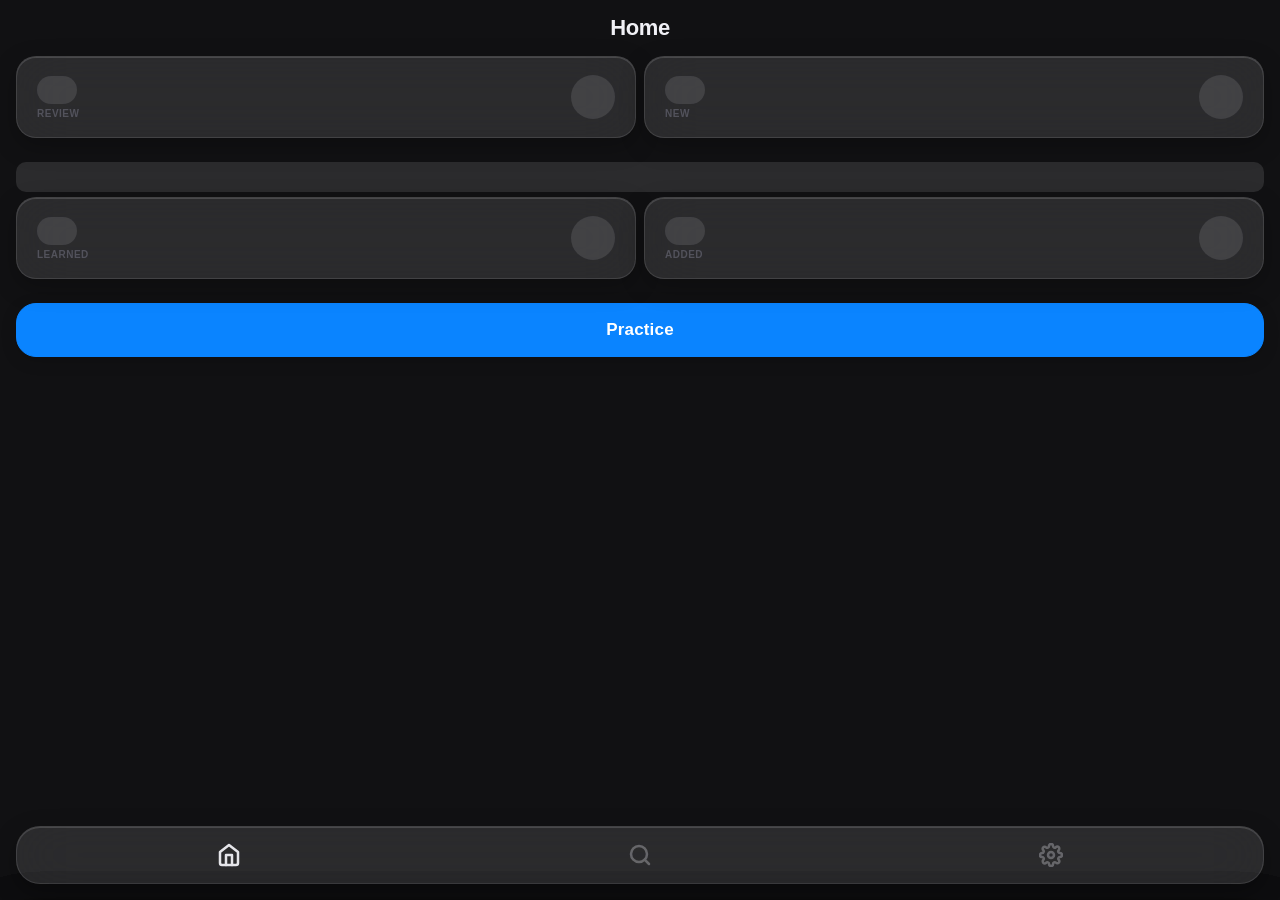
==== static/index.html @ 44fe8cba "refactor: settings cards" ====
<!doctype html>
<html lang="en">
  <head>
    <meta charset="UTF-8" />
    <meta
      name="viewport"
      content="width=device-width, initial-scale=1.0, maximum-scale=1.0, user-scalable=no, viewport-fit=cover"
    />
    <title>SRbot</title>
    <!-- Core -->
    <link rel="stylesheet" href="/static/css/core/variables.css" />
    <link rel="stylesheet" href="/static/css/core/base.css" />

    <!-- Layouts -->
    <link rel="stylesheet" href="/static/css/layouts/screens.css" />
    <link rel="stylesheet" href="/static/css/layouts/nav.css" />
    <link rel="stylesheet" href="/static/css/layouts/overlays.css" />

    <!-- Components -->
    <link rel="stylesheet" href="/static/css/components/cards.css" />
    <link rel="stylesheet" href="/static/css/components/buttons.css" />
    <link rel="stylesheet" href="/static/css/components/practice.css" />
    <link rel="stylesheet" href="/static/css/components/lists.css" />
    <link rel="stylesheet" href="/static/css/components/forms.css" />
    <link rel="stylesheet" href="/static/css/components/feedback.css" />

    <!-- Utilities & Animations -->
    <link rel="stylesheet" href="/static/css/core/animations.css" />
    <link rel="stylesheet" href="/static/css/utilities/utils.css" />
  </head>
  <body>
    <!-- SVG Sprite: Icons -->
    <svg style="display: none">
      <!-- Nav/Core -->
      <symbol
        id="icon-home"
        viewBox="0 0 24 24"
        fill="none"
        stroke="currentColor"
        stroke-linecap="round"
        stroke-linejoin="round"
      >
        <path d="M3 9l9-7 9 7v11a2 2 0 0 1-2 2H5a2 2 0 0 1-2-2z"></path>
        <polyline points="9 22 9 12 15 12 15 22"></polyline>
      </symbol>
      <symbol
        id="icon-add-sq"
        viewBox="0 0 24 24"
        fill="none"
        stroke="currentColor"
        stroke-linecap="round"
        stroke-linejoin="round"
      >
        <rect x="3" y="3" width="18" height="18" rx="2" ry="2"></rect>
        <line x1="12" y1="8" x2="12" y2="16"></line>
        <line x1="8" y1="12" x2="16" y2="12"></line>
      </symbol>
      <symbol
        id="icon-search"
        viewBox="0 0 24 24"
        fill="none"
        stroke="currentColor"
        stroke-linecap="round"
        stroke-linejoin="round"
      >
        <circle cx="11" cy="11" r="8"></circle>
        <line x1="21" y1="21" x2="16.65" y2="16.65"></line>
      </symbol>
      <symbol
        id="icon-settings"
        viewBox="0 0 24 24"
        fill="none"
        stroke="currentColor"
        stroke-linecap="round"
        stroke-linejoin="round"
      >
        <circle cx="12" cy="12" r="3"></circle>
        <path
          d="M19.4 15a1.65 1.65 0 0 0 .33 1.82l.06.06a2 2 0 0 1 0 2.83 2 2 0 0 1-2.83 0l-.06-.06a1.65 1.65 0 0 0-1.82-.33 1.65 1.65 0 0 0-1 1.51V21a2 2 0 0 1-2 2 2 2 0 0 1-2-2v-.09A1.65 1.65 0 0 0 9 19.4a1.65 1.65 0 0 0-1.82.33l-.06.06a2 2 0 0 1-2.83 0 2 2 0 0 1 0-2.83l.06-.06a1.65 1.65 0 0 0 .33-1.82 1.65 1.65 0 0 0-1.51-1H3a2 2 0 0 1-2-2 2 2 0 0 1 2-2h.09A1.65 1.65 0 0 0 4.6 9a1.65 1.65 0 0 0-.33-1.82l-.06-.06a2 2 0 0 1 0-2.83 2 2 0 0 1 2.83 0l.06.06a1.65 1.65 0 0 0 1.82.33H9a1.65 1.65 0 0 0 1-1.51V3a2 2 0 0 1 2-2 2 2 0 0 1 2 2v.09a1.65 1.65 0 0 0 1 1.51 1.65 1.65 0 0 0 1.82-.33l.06-.06a2 2 0 0 1 2.83 0 2 2 0 0 1 0 2.83l-.06.06a1.65 1.65 0 0 0-.33 1.82V9a1.65 1.65 0 0 0 1.51 1H21a2 2 0 0 1 2 2 2 2 0 0 1-2 2h-.09a1.65 1.65 0 0 0-1.51 1z"
        ></path>
      </symbol>
      <!-- Stats / Status -->
      <symbol
        id="icon-review"
        viewBox="0 0 24 24"
        fill="none"
        stroke="currentColor"
        stroke-linecap="round"
        stroke-linejoin="round"
      >
        <circle cx="12" cy="12" r="10" />
        <polyline points="12 6 12 12 16 14" />
      </symbol>
      <symbol
        id="icon-new"
        viewBox="0 0 24 24"
        fill="none"
        stroke="currentColor"
        stroke-linecap="round"
        stroke-linejoin="round"
      >
        <polygon points="13 2 3 14 12 14 11 22 21 10 12 10 13 2" />
      </symbol>
      <symbol
        id="icon-learned"
        viewBox="0 0 24 24"
        fill="none"
        stroke="currentColor"
        stroke-linecap="round"
        stroke-linejoin="round"
      >
        <polyline points="20 6 9 17 4 12" />
      </symbol>
      <symbol
        id="icon-add"
        viewBox="0 0 24 24"
        fill="none"
        stroke="currentColor"
        stroke-linecap="round"
        stroke-linejoin="round"
      >
        <line x1="12" y1="5" x2="12" y2="19" />
        <line x1="5" y1="12" x2="19" y2="12" />
      </symbol>
      <!-- Practice -->
      <symbol
        id="icon-close"
        viewBox="0 0 24 24"
        fill="none"
        stroke="currentColor"
        stroke-linecap="round"
        stroke-linejoin="round"
      >
        <line x1="18" y1="6" x2="6" y2="18" />
        <line x1="6" y1="6" x2="18" y2="18" />
      </symbol>
      <symbol
        id="icon-undo"
        viewBox="0 0 24 24"
        fill="none"
        stroke="currentColor"
        stroke-linecap="round"
        stroke-linejoin="round"
      >
        <polyline points="1 4 1 10 7 10" />
        <path d="M3.51 15a9 9 0 1 0 .49-4.95" />
      </symbol>
      <symbol
        id="icon-audio"
        viewBox="0 0 24 24"
        fill="none"
        stroke="currentColor"
        stroke-linecap="round"
        stroke-linejoin="round"
      >
        <polygon points="11 5 6 9 2 9 2 15 6 15 11 19 11 5" />
        <path d="M19.07 4.93a10 10 0 0 1 0 14.14" />
        <path d="M15.54 8.46a5 5 0 0 1 0 7.07" />
      </symbol>
      <!-- Settings Details -->
      <symbol
        id="icon-globe"
        viewBox="0 0 24 24"
        fill="none"
        stroke="currentColor"
        stroke-linecap="round"
        stroke-linejoin="round"
      >
        <circle cx="12" cy="12" r="10"></circle>
        <line x1="2" y1="12" x2="22" y2="12"></line>
        <path
          d="M12 2a15.3 15.3 0 0 1 4 10 15.3 15.3 0 0 1-4 10 15.3 15.3 0 0 1-4-10 15.3 15.3 0 0 1 4-10z"
        ></path>
      </symbol>
      <symbol
        id="icon-play"
        viewBox="0 0 24 24"
        fill="none"
        stroke="currentColor"
        stroke-linecap="round"
        stroke-linejoin="round"
      >
        <polygon points="5 3 19 12 5 21 5 3"></polygon>
      </symbol>
      <symbol
        id="icon-bell"
        viewBox="0 0 24 24"
        fill="none"
        stroke="currentColor"
        stroke-linecap="round"
        stroke-linejoin="round"
      >
        <path d="M18 8A6 6 0 0 0 6 8c0 7-3 9-3 9h18s-3-2-3-9"></path>
        <path d="M13.73 21a2 2 0 0 1-3.46 0"></path>
      </symbol>
      <symbol
        id="icon-moon"
        viewBox="0 0 24 24"
        fill="none"
        stroke="currentColor"
        stroke-linecap="round"
        stroke-linejoin="round"
      >
        <path d="M21 12.79A9 9 0 1 1 11.21 3 7 7 0 0 0 21 12.79z"></path>
      </symbol>
      <symbol
        id="icon-export"
        viewBox="0 0 24 24"
        fill="none"
        stroke="currentColor"
        stroke-linecap="round"
        stroke-linejoin="round"
      >
        <path d="M21 15v4a2 2 0 0 1-2 2H5a2 2 0 0 1-2-2v-4" />
        <polyline points="7 10 12 15 17 10" />
        <line x1="12" y1="15" x2="12" y2="3" />
      </symbol>
      <symbol
        id="icon-key"
        viewBox="0 0 24 24"
        fill="none"
        stroke="currentColor"
        stroke-linecap="round"
        stroke-linejoin="round"
      >
        <path
          d="M21 2l-2 2m-7.61 7.61a5.5 5.5 0 1 1-7.778 7.778 5.5 5.5 0 0 1 7.777-7.777zm0 0L15.5 7.5m0 0l3 3L22 7l-3-3y-2.5z"
        ></path>
      </symbol>
      <symbol
        id="icon-trash"
        viewBox="0 0 24 24"
        fill="none"
        stroke="currentColor"
        stroke-linecap="round"
        stroke-linejoin="round"
      >
        <polyline points="3 6 5 6 21 6"></polyline>
        <path d="M19 6l-1 14H6L5 6"></path>
        <path d="M10 11v6"></path>
        <path d="M14 11v6"></path>
        <path d="M9 6V4h6v2"></path>
      </symbol>
      <symbol
        id="icon-upload"
        viewBox="0 0 24 24"
        fill="none"
        stroke="currentColor"
        stroke-linecap="round"
        stroke-linejoin="round"
      >
        <path d="M21 15v4a2 2 0 0 1-2 2H5a2 2 0 0 1-2-2v-4" />
        <polyline points="17 8 12 3 7 8" />
        <line x1="12" y1="3" x2="12" y2="15" />
      </symbol>
    </svg>

    <div id="toast" class="toast"></div>

    <!-- Screen: Home -->
    <div id="screen-home" class="screen active loading">
      <div class="header">
        <div class="header-title">Home</div>
      </div>

      <div class="stats-grid">
        <div class="stat-pill">
          <div class="stat-pill-left">
            <div class="skeleton skeleton-val"></div>
            <div class="stat-val" id="stat-due">0</div>
            <div class="stat-pill-label">REVIEW</div>
          </div>
          <div class="skeleton skeleton-val skeleton-icon"></div>
          <div class="stat-pill-icon stat-pill-icon-review">
            <svg class="u-svg-md"><use href="#icon-review"></use></svg>
          </div>
        </div>
        <div class="stat-pill">
          <div class="stat-pill-left">
            <div class="skeleton skeleton-val"></div>
            <div class="stat-val" id="stat-new">0</div>
            <div class="stat-pill-label">NEW</div>
          </div>
          <div class="skeleton skeleton-val skeleton-icon"></div>
          <div class="stat-pill-icon stat-pill-icon-new">
            <svg class="u-svg-md"><use href="#icon-new"></use></svg>
          </div>
        </div>
      </div>

      <div>
        <div class="skeleton skeleton-bar-h30"></div>
        <div class="progress-legend">
          <div class="progress-legend-item" onclick="showQueue()">
            <b class="progress-legend-num text-new" id="count-new">0</b>
            <span class="progress-legend-lbl">QUEUE</span>
          </div>
          <div class="progress-legend-item" onclick="showLearning()">
            <b class="progress-legend-num text-learning" id="count-learning"
              >0</b
            >
            <span class="progress-legend-lbl">LEARNING</span>
          </div>
          <div class="progress-legend-item" onclick="showKnown()">
            <b class="progress-legend-num text-known" id="count-known">0</b>
            <span class="progress-legend-lbl">KNOWN</span>
          </div>
          <div class="progress-legend-item" onclick="showMastered()">
            <b class="progress-legend-num text-mastered" id="count-mastered"
              >0</b
            >
            <span class="progress-legend-lbl">MASTERED</span>
          </div>
        </div>
      </div>

      <div class="stats-grid">
        <div class="stat-pill" onclick="showTodayLearned()">
          <div class="stat-pill-left">
            <div class="skeleton skeleton-val"></div>
            <div class="stat-val" id="stat-today-reviewed">0</div>
            <div class="stat-pill-label">LEARNED</div>
          </div>
          <div class="skeleton skeleton-val skeleton-icon"></div>
          <div class="stat-pill-icon stat-pill-icon-learned">
            <svg class="u-svg-md"><use href="#icon-learned"></use></svg>
          </div>
        </div>
        <div class="stat-pill" onclick="showTodayAdded()">
          <div class="stat-pill-left">
            <div class="skeleton skeleton-val"></div>
            <div class="stat-val" id="stat-today-added">0</div>
            <div class="stat-pill-label">ADDED</div>
          </div>
          <div class="skeleton skeleton-val skeleton-icon"></div>
          <div class="stat-pill-icon stat-pill-icon-added">
            <svg class="u-svg-md"><use href="#icon-add"></use></svg>
          </div>
        </div>
      </div>

      <button id="btn-practice" class="btn" onclick="startPractice()">
        Practice
      </button>
    </div>

    <!-- Screen: Practice -->
    <div id="screen-practice" class="screen">
      <div class="practice-screen-content">
        <div class="practice-info-row">
          <div
            class="practice-badge practice-badge-info"
            id="practice-progress"
          >
            0 / 0
          </div>
        </div>

        <div class="word-card-container">
          <div id="word-card" class="word-card">
            <div class="word-face word-front">
              <div class="practice-badge" id="practice-type"></div>
              <div class="word-main" id="word-front"></div>
            </div>
            <div class="word-face word-back">
              <div class="word-level-badge" id="word-back-level"></div>
              <div class="word-trans" id="word-translation"></div>
              <div class="word-example" id="word-ex"></div>
            </div>
          </div>
        </div>

        <div class="practice-footer">
          <div class="practice-footer-row">
            <button class="btn-round" onclick="exitPractice()">
              <svg class="u-svg-md"><use href="#icon-close"></use></svg>
            </button>
            <button id="btn-undo" class="btn-round" onclick="undo()">
              <svg class="u-svg-md"><use href="#icon-undo"></use></svg>
            </button>
            <button class="btn-round" onclick="playAudio(event)">
              <svg class="u-svg-md"><use href="#icon-audio"></use></svg>
            </button>
          </div>
        </div>
      </div>
    </div>

    <!-- Screen: Dictionary -->
    <div id="screen-search" class="screen">
      <div class="header">
        <div class="header-title">Dictionary</div>
      </div>
      <div class="search-wrapper">
        <input
          type="text"
          id="search-input"
          class="form-input"
          placeholder="Search words..."
          oninput="onSearchInput(this.value)"
        />
        <button
          class="search-clear u-hidden"
          id="search-clear"
          onclick="clearSearch()"
        >
          <svg class="u-svg-lg"><use href="#icon-close"></use></svg>
        </button>
      </div>
      <div
        id="search-actions"
        class="card settings-row search-actions-plate u-hidden"
      >
        <div class="search-actions-btns">
          <button
            id="btn-select-mode"
            class="btn btn-sm btn-secondary"
            onclick="toggleSelectMode()"
          >
            Select
          </button>
          <button
            id="btn-bulk-delete"
            class="btn btn-sm btn-danger u-hidden"
            onclick="executeBulkDelete()"
          >
            Delete
          </button>
        </div>
      </div>
      <div id="search-results"></div>
    </div>

    <!-- Screen: Settings -->
    <div id="screen-settings" class="screen">
      <div class="header">
        <div class="header-title">Settings</div>
      </div>

      <!-- Group 1: Content -->
      <div class="settings-row" onclick="openPicker('language')">
        <div class="settings-row-left">
          <div class="settings-icon settings-icon-lang">
            <svg class="u-svg-md"><use href="#icon-globe"></use></svg>
          </div>
          <div class="settings-label">Dictionary</div>
        </div>
        <div class="picker-value" id="language-display">—</div>
      </div>

      <div class="settings-row" onclick="openPicker('daily_limit')">
        <div class="settings-row-left">
          <div class="settings-icon settings-icon-limit">
            <svg class="u-svg-md"><use href="#icon-new"></use></svg>
          </div>
          <div class="settings-label">Daily Goal</div>
        </div>
        <div class="picker-value" id="set-limit-val">—</div>
      </div>

      <div class="settings-row" onclick="openPicker('practice_mode')">
        <div class="settings-row-left">
          <div class="settings-icon settings-icon-mode">
            <svg class="u-svg-md"><use href="#icon-play"></use></svg>
          </div>
          <div class="settings-label">Direction</div>
        </div>
        <div class="picker-value" id="practice-mode-display">—</div>
      </div>

      <!-- Group 2: Alerts -->
      <div
        class="settings-row"
        onclick="openPicker('notification_interval_minutes')"
      >
        <div class="settings-row-left">
          <div class="settings-icon settings-icon-notify">
            <svg class="u-svg-md"><use href="#icon-bell"></use></svg>
          </div>
          <div class="settings-label">Frequency</div>
        </div>
        <div class="picker-value" id="set-notify-interval">—</div>
      </div>

      <div class="settings-row" onclick="openQuietHoursSheet()">
        <div class="settings-row-left">
          <div class="settings-icon settings-icon-quiet">
            <svg class="u-svg-md"><use href="#icon-moon"></use></svg>
          </div>
          <div class="settings-label">Sleep Schedule</div>
        </div>
        <div class="picker-value" id="quiet-hours-display">—</div>
      </div>
      <input type="hidden" id="set-quiet-start" value="23:00" />
      <input type="hidden" id="set-quiet-end" value="08:00" />

      <!-- Group 3: Tools -->
      <div class="settings-row" onclick="openApiAccessSheet()">
        <div class="settings-row-left">
          <div class="settings-icon settings-icon-api">
            <svg class="u-svg-md"><use href="#icon-key"></use></svg>
          </div>
          <div class="settings-label">API</div>
        </div>
        <div class="picker-trigger-arrow">›</div>
      </div>

      <div class="settings-row-split">
        <div
          class="settings-row"
          onclick="document.getElementById('csv-input').click()"
        >
          <div class="settings-row-left">
            <div class="settings-icon settings-icon-api">
              <svg class="u-svg-md"><use href="#icon-upload"></use></svg>
            </div>
            <div class="settings-label">Import</div>
          </div>
        </div>
        <div class="settings-row" onclick="shareWords()">
          <div class="settings-row-left">
            <div class="settings-icon settings-icon-export">
              <svg class="u-svg-md"><use href="#icon-export"></use></svg>
            </div>
            <div class="settings-label">Export</div>
          </div>
        </div>
      </div>

      <input
        type="file"
        id="csv-input"
        accept=".csv"
        style="display: none"
        onchange="handleFileUpload(this)"
      />
    </div>

    <!-- API Access Sheet -->
    <div
      id="api-overlay"
      class="edit-overlay"
      onclick="closeApiAccessSheet()"
    ></div>
    <div id="api-sheet" class="edit-sheet">
      <div class="edit-sheet-title"></div>
      <div class="sheet-text">Use this token to connect external apps.</div>
      <div class="card settings-group card-sm u-mb24">
        <div id="api-token-display" class="token-box">—</div>
      </div>
      <button class="btn" onclick="copyToken()">Copy Token</button>
      <button class="btn btn-secondary btn-revoke" onclick="revokeToken()">
        Revoke
      </button>
      <button class="btn btn-secondary u-mt8" onclick="closeApiAccessSheet()">
        Close
      </button>
    </div>

    <!-- Quiet Hours Sheet -->
    <div
      id="quiet-hours-overlay"
      class="edit-overlay"
      onclick="closeQuietHoursSheet()"
    ></div>
    <div id="quiet-hours-sheet" class="edit-sheet">
      <div class="edit-sheet-title"></div>
      <div class="picker-double">
        <div class="picker-column">
          <div class="picker-column-title">Starts at</div>
          <div id="quiet-start-list" class="picker-list-mini"></div>
        </div>
        <div class="picker-column">
          <div class="picker-column-title">Ends at</div>
          <div id="quiet-end-list" class="picker-list-mini"></div>
        </div>
      </div>
      <button class="btn" onclick="saveQuietHours()">Save Range</button>
      <button class="btn btn-secondary" onclick="closeQuietHoursSheet()">
        Cancel
      </button>
    </div>

    <!-- Nav -->
    <div class="nav">
      <button id="nav-home" class="nav-btn active" onclick="showScreen('home')">
        <svg class="u-svg-lg"><use href="#icon-home"></use></svg>
      </button>
      <button id="nav-search" class="nav-btn" onclick="showScreen('search')">
        <svg class="u-svg-lg"><use href="#icon-search"></use></svg>
      </button>
      <button
        id="nav-settings"
        class="nav-btn"
        onclick="showScreen('settings')"
      >
        <svg class="u-svg-lg"><use href="#icon-settings"></use></svg>
      </button>
    </div>

    <!-- Edit Sheet -->
    <div id="edit-overlay" class="edit-overlay" onclick="closeEdit()"></div>
    <div id="edit-sheet" class="edit-sheet" style="padding-bottom: 80px">
      <div class="edit-sheet-title">Edit Word</div>
      <div class="card settings-group">
        <div class="add-form">
          <input
            type="text"
            id="edit-word"
            class="form-input"
            placeholder="Word"
          />
          <input
            type="text"
            id="edit-translation"
            class="form-input"
            placeholder="Translate"
          />
          <input
            type="text"
            id="edit-example"
            class="form-input"
            placeholder="Example"
          />
          <div
            id="edit-level-trigger"
            class="form-input picker-trigger"
            onclick="openPicker('level', 'edit')"
          >
            <span id="edit-level-display" class="picker-trigger-placeholder"
              >Level</span
            >
            <span class="picker-trigger-arrow">›</span>
          </div>
          <input type="hidden" id="edit-level" value="" />
        </div>
      </div>
      <div class="settings-row-split u-mt24">
        <button class="btn btn-secondary" onclick="closeEdit()">Cancel</button>
        <button id="edit-save-btn" class="btn" onclick="saveEdit()">
          Save
        </button>
      </div>

      <div class="u-mt40"></div>
    </div>

    <!-- Universal Picker Sheet -->
    <div id="picker-overlay" class="edit-overlay" onclick="closePicker()"></div>
    <div id="picker-sheet" class="edit-sheet">
      <div class="edit-sheet-title" id="picker-title">Select</div>
      <div id="picker-list" class="picker-list"></div>
    </div>

    <canvas id="confetti-canvas" class="confetti-canvas"></canvas>
    <script src="https://telegram.org/js/telegram-web-app.js"></script>
    <script type="module" src="/static/js/app.js"></script>
  </body>
</html>
---- static/css/core/variables.css ----
:root {
  --bg: var(--tg-theme-bg-color, #111113);
  --bg2: var(--tg-theme-secondary-bg-color, #1c1c1f);
  --text: var(--tg-theme-text-color, #f0f0f5);
  --hint: var(--tg-theme-hint-color, #7a7a8a);
  --accent: var(--tg-theme-button-color, #0a84ff);
  --btn-text: var(--tg-theme-button-text-color, #ffffff);

  /* ── Status Colors ── */
  --color-new: #8e8e93;
  --color-learning: #ff9f0a;
  --color-known: #30d158;
  --color-mastered: #bf5af2;
  --color-review: #ff9f0a;
  --color-danger: #ff453a;
  --color-info: #0a84ff;
  --color-warning: #ffd60a;

  /* ── Design System ── */
  --glass: rgba(255, 255, 255, 0.07);
  --glass-mid: rgba(255, 255, 255, 0.11);
  --glass-border: rgba(255, 255, 255, 0.11);
  --glass-shine: rgba(255, 255, 255, 0.14);
  --blur: blur(28px) saturate(1.8);

  --radius-sm: 10px;
  --radius-md: 20px;
  --radius-lg: 24px;
  --radius-pill: 100px;

  --shadow-low: 0 4px 16px rgba(0, 0, 0, 0.15);
  --shadow-mid: 0 8px 24px rgba(0, 0, 0, 0.25);
  --shadow-high: 0 16px 40px rgba(0, 0, 0, 0.4);

  --icon-weight: 2.5;

  --row-divider: rgba(255, 255, 255, 0.08);
  --text-muted: rgba(255, 255, 255, 0.45);
  --text-secondary: rgba(255, 255, 255, 0.7);
  --text-faint: rgba(255, 255, 255, 0.5);
  --text-subtle: rgba(255, 255, 255, 0.65);
  --icon-stroke: rgba(255, 255, 255, 0.65);
  --cell-bg: rgba(255, 255, 255, 0.05);
  --mark-bg: rgba(255, 255, 255, 0.15);
  --sheet-bg: rgba(20, 20, 24, 0.96);

  /* ── Spacing System ── */
  --space-xs: 4px;
  --space-sm: 8px;
  --space-md: 16px;
  --space-lg: 20px;
  --space-xl: 32px;
  --gap: var(--space-lg);

  /* ── Typography System ── */
  --font-xs: 10px;
  --font-sm: 12px;
  --font-md: 15px;
  --font-base: 17px;
  --font-lg: 18px;
  --font-xl: 22px;

  --weight-regular: 400;
  --weight-medium: 500;
  --weight-semibold: 600;
  --weight-bold: 700;
  --weight-heavy: 800;

  /* ── Animation System ── */
  --ease: cubic-bezier(0.2, 0, 0, 1);
  --ease-out: cubic-bezier(0.19, 1, 0.22, 1);
  --transition: 0.2s var(--ease);
  --transition-slow: 0.4s var(--ease-out);

  /* ── Shared Definitions ── */
  --glass-base: var(--glass) var(--blur);

  /* ── Z-Index System ── */
  --z-nav: 100;
  --z-overlay: 300;
  --z-modal: 301;
  --z-effect: 2000;
  --z-toast: 9999;
}
---- static/css/core/base.css ----
* {
  box-sizing: border-box;
  margin: 0;
  padding: 0;
}

/* ── Design System: Foundation ── */
.nav,
.u-glass,
.u-glass-mid,
.stat-pill,
.form-input,
.word-card::before,
.settings-row,
.word-row,
.word-row-level,
.picker-trigger,
.progress-legend-item,
.capsule,
.btn-round,
.row-btn {
  background: var(--glass-mid);
  backdrop-filter: var(--blur);
  -webkit-backdrop-filter: var(--blur);
  border: 1px solid var(--glass-border);
  box-shadow:
    var(--shadow-mid),
    inset 0 1px 0 var(--glass-shine);
}

.picker-list-mini {
  background: var(--cell-bg);
  border-radius: var(--radius-md);
}

.form-input {
  background: var(--bg2) !important;
}

.card,
.settings-group,
.stat-pill,
.btn,
.btn-round,
.picker-list-mini,
.form-input,
.word-card,
.word-card::before,
.settings-row,
.word-row,
.progress-legend-item,
.u-glass,
.row-btn {
  border-radius: var(--radius-md);
}

.stat-pill,
.stat-pill-icon,
.progress-legend-item,
.capsule,
.word-face,
.btn-round,
.settings-icon,
.row-btn,
.search-clear,
.picker-item,
.u-flex-center {
  display: flex;
  align-items: center;
  justify-content: center;
}

/* ── Design System: SVG Utilities ── */
svg {
  stroke-width: var(--icon-weight);
  flex-shrink: 0;
}

.u-svg-xs {
  width: 14px;
  height: 14px;
}

.u-svg-md {
  width: 18px;
  height: 18px;
}

.u-svg-lg {
  width: 24px;
  height: 24px;
}

/* ── Custom Scrollbars ── */
::-webkit-scrollbar {
  width: 5px;
  height: 5px;
}

::-webkit-scrollbar-track {
  background: transparent;
}

::-webkit-scrollbar-thumb {
  background: var(--glass-shine);
  border-radius: var(--radius-pill);
}

body {
  background: var(--bg);
  color: var(--text);
  font-family: -apple-system, BlinkMacSystemFont, "SF Pro Text", "Segoe UI",
    sans-serif;
  font-size: 17px;
  min-height: 100vh;
  padding-top: env(safe-area-inset-top);
  padding-bottom: calc(110px + env(safe-area-inset-bottom));
}

body.no-nav {
  padding-bottom: env(safe-area-inset-bottom);
}
---- static/css/layouts/screens.css ----
/* ── Screens ── */
.screen {
  display: none;
  padding: 0 16px 16px;
}

.screen.active {
  display: block;
}

#screen-practice {
  padding: 0;
  position: fixed;
  inset: 0;
  height: 100%;
  overflow: hidden;
}

/* ── Header ── */
.header {
  padding: calc(env(safe-area-inset-top) + 12px) 16px 12px;
  display: flex;
  align-items: center;
  justify-content: center;
  min-height: calc(env(safe-area-inset-top) + 56px);
  position: relative;
}

.header-title {
  font-size: var(--font-xl);
  font-weight: 800;
  color: var(--text);
  letter-spacing: -0.02em;
}

.header-action {
  position: absolute;
  right: 16px;
  top: 50%;
  transform: translateY(-50%);
  background: none;
  border: none;
  color: var(--accent);
  padding: 8px;
  display: flex;
  align-items: center;
  justify-content: center;
  cursor: pointer;
  -webkit-tap-highlight-color: transparent;
  transition:
    opacity 0.2s,
    transform 0.2s;
}

.header-action:active {
  opacity: 0.5;
  transform: translateY(-50%) scale(0.9);
}
---- static/css/layouts/nav.css ----
/* ── Nav ── */
.nav {
  position: fixed;
  bottom: calc(16px + env(safe-area-inset-bottom));
  left: 16px;
  right: 16px;
  display: flex;
  border-radius: var(--radius-lg);
  z-index: var(--z-nav);
  padding: 6px;
}

.nav-btn {
  flex: 1;
  display: flex;
  align-items: center;
  justify-content: center;
  padding: 10px 0;
  border: none;
  background: none;
  color: var(--text);
  opacity: 0.3;
  cursor: pointer;
  border-radius: var(--radius-lg);
}

.nav-btn:active {
  transform: scale(0.92);
}

.nav-btn.active {
  opacity: 0.95;
}

.nav-btn svg {
  stroke-width: var(--icon-weight);
}
---- static/css/layouts/overlays.css ----
/* ── Edit / Picker sheets ── */
.edit-sheet-title {
  font-size: 16px;
  font-weight: 700;
  color: var(--text);
  margin-bottom: 8px;
  text-align: center;
  letter-spacing: 0.02em;
}

.edit-sheet-title:empty {
  display: none;
}

.edit-sheet .settings-group {
  background: none !important;
  border: none !important;
  box-shadow: none !important;
  margin-bottom: 24px;
  padding: 0;
}

.edit-sheet .settings-group .settings-row:last-child {
  border-bottom: 1px solid var(--row-divider);
}

.edit-overlay {
  display: none;
  position: fixed;
  inset: 0;
  background: rgba(0, 0, 0, 0.5);
  backdrop-filter: var(--blur);
  -webkit-backdrop-filter: var(--blur);
  z-index: var(--z-overlay);
}

.edit-overlay.open {
  display: block;
}

.edit-sheet {
  position: fixed;
  bottom: 0;
  left: 0;
  right: 0;
  background: var(--bg);
  border-radius: var(--radius-lg) var(--radius-lg) 0 0;
  padding: 24px 16px;
  padding-bottom: calc(env(safe-area-inset-bottom) + 32px);
  z-index: var(--z-modal);
  max-height: 92vh;
  overflow-y: auto;
  -webkit-overflow-scrolling: touch;
  transform: translateY(100%);
  transition: transform var(--transition-slow);
  box-shadow:
    var(--shadow-high),
    inset 0 1px 0 var(--glass-shine);
}

body.keyboard-visible .edit-sheet {
  padding-bottom: 320px; /* Extra content space allows to scroll everything above keyboard */
}

.edit-sheet.open {
  transform: translateY(0);
}

/* ── Picker ── */
.picker-trigger {
  display: flex;
  justify-content: space-between;
  align-items: center;
  padding: 16px 20px;
  background: var(--glass-mid);
  border: 1px solid var(--glass-border);
  border-radius: var(--radius-md);
  cursor: pointer;
  transition: var(--transition);
}

.picker-trigger:active {
  transform: scale(0.98);
}

.settings-row .picker-trigger {
  background: none !important;
  border: none !important;
  box-shadow: none !important;
  padding: 0 !important;
}

.picker-trigger-placeholder {
  color: var(--hint);
}

.picker-trigger-arrow {
  opacity: 0.3;
}

.picker-value {
  color: var(--text-faint);
  font-size: 14px;
  font-weight: 500;
  display: flex;
  align-items: center;
  gap: 4px;
  cursor: pointer;
}

.picker-value::after {
  content: "›";
  font-size: 18px;
  opacity: 0.4;
  margin-left: 2px;
}

.picker-list {
  display: flex;
  flex-direction: column;
  gap: 4px;
  flex: 1;
  min-height: 0;
  max-height: 60vh;
  overflow-y: auto;
  -webkit-overflow-scrolling: touch;
  overscroll-behavior: contain;
  touch-action: pan-y;
  padding-bottom: 8px;
}

.picker-item {
  display: flex;
  align-items: center;
  justify-content: space-between;
  padding: 14px 14px;
  border-radius: var(--radius-md);
  border: 1px solid transparent;
  font-size: 15px;
  cursor: pointer;
  transition:
    background 0.15s,
    border-color 0.15s;
  touch-action: manipulation;
  -webkit-tap-highlight-color: transparent;
}

.picker-item:active {
  opacity: 0.6;
}

.picker-item.selected {
  background: var(--glass-mid);
  border-color: var(--glass-border);
  color: var(--text);
  font-weight: 600;
}

.picker-item-check {
  color: var(--text-subtle);
  font-size: 16px;
  font-weight: 600;
}

/* ── Double Picker ── */
.picker-double {
  display: flex;
  gap: 8px;
  margin-bottom: 24px;
}

.picker-column {
  flex: 1;
  display: flex;
  flex-direction: column;
}

.picker-column-title {
  font-size: 12px;
  text-transform: uppercase;
  color: var(--hint);
  text-align: center;
  margin-bottom: 8px;
  letter-spacing: 0.05em;
  font-weight: 600;
}

.picker-list-mini {
  background: var(--cell-bg);
  height: 220px;
  overflow-y: auto;
  -webkit-overflow-scrolling: touch;
}

.picker-list-mini .picker-item {
  padding: 12px;
  border-radius: 0;
  border-bottom: 1px solid var(--glass-border);
  background: none;
  font-size: 14px;
  justify-content: center;
}

.picker-list-mini .picker-item:last-child {
  border-bottom: none;
}

.picker-list-mini .picker-item.selected {
  background: var(--glass-mid);
  color: var(--accent);
}
---- static/css/components/cards.css ----
/* ── Cards ── */
.card,
.settings-group {
  background: none;
  border: none;
  box-shadow: none;
  padding: 0;
  margin-bottom: 24px;
}

/* ── Stats grid ── */
.stats-grid {
  display: grid;
  grid-template-columns: 1fr 1fr;
  gap: 8px;
  margin-bottom: 24px;
}

.stat-pill {
  padding: 18px 20px;
  justify-content: space-between;
  margin-bottom: 0;
}

.stat-pill[onclick] {
  cursor: pointer;
  transition: var(--transition);
}

.stat-pill[onclick]:active {
  transform: scale(0.96);
  background: var(--glass-shine);
}

.stat-pill-left {
  display: flex;
  flex-direction: column;
}

.stat-val {
  font-size: var(--font-lg);
  font-weight: var(--weight-bold);
  letter-spacing: -0.2px;
  line-height: 1.2;
  font-variant-numeric: tabular-nums;
}

.stat-val.is-timer {
  font-size: calc(var(--font-sm) + 1px);
  font-weight: var(--weight-bold);
  color: var(--text-secondary);
  opacity: 0.5;
}

.stat-pill-icon {
  width: 44px;
  height: 44px;
  flex-shrink: 0;
}

.stat-pill-icon svg {
  width: 24px;
  height: 24px;
  stroke: currentColor;
  stroke-width: var(--icon-weight);
}

.stat-pill-label {
  font-size: var(--font-xs);
  color: var(--hint);
  font-weight: var(--weight-bold);
  margin-top: 4px;
  letter-spacing: 0.05em;
  text-transform: uppercase;
  opacity: 0.5;
}

.stat-pill-icon-review,
.stat-pill-icon-added {
  color: var(--color-review);
}

.stat-pill-icon-new {
  color: var(--color-known);
}

.stat-pill-icon-learned {
  color: var(--color-mastered);
}

/* ── Progress block ── */
.progress-legend {
  display: grid;
  grid-template-columns: repeat(4, 1fr);
  gap: 8px;
  margin-top: 24px;
  margin-bottom: 24px;
}

.progress-legend-item {
  flex-direction: column;
  padding: 12px 8px;
  border-radius: var(--radius-md);
  gap: 4px;
  cursor: pointer;
  transition: var(--transition);
}

.progress-legend-item:active {
  transform: scale(0.95);
  background: var(--glass-shine);
}

.progress-legend-lbl {
  font-size: 10px;
  text-transform: uppercase;
  letter-spacing: 0.05em;
  color: var(--hint);
  font-weight: 700;
  opacity: 0.5;
}

.progress-legend-num {
  font-size: 16px;
  font-weight: 700;
  letter-spacing: -0.3px;
  font-variant-numeric: tabular-nums;
  line-height: 1;
  margin-bottom: 2px;
}

/* ── Week activity grid ── */

.text-new {
  color: var(--color-new);
}

.text-learning {
  color: var(--color-learning);
}

.text-known {
  color: var(--color-known);
}

.text-mastered {
  color: var(--color-mastered);
}
---- static/css/components/buttons.css ----
/* ── Buttons ── */
.btn {
  width: 100%;
  padding: 16px;
  display: inline-flex;
  align-items: center;
  justify-content: center;
  gap: 10px;
  border: 1px solid var(--accent);
  background: var(--accent);
  color: var(--btn-text);
  font-size: var(--font-base);
  font-weight: var(--weight-bold);
  cursor: pointer;
  margin-bottom: 24px;
  letter-spacing: 0.01em;
  box-shadow: var(--shadow-low);
  -webkit-tap-highlight-color: transparent;
}

.btn:active {
  transform: scale(0.98);
  opacity: 0.9;
}

.btn:not(:disabled):active {
  box-shadow: var(--shadow-mid);
}

.btn:disabled {
  opacity: 0.4;
  cursor: not-allowed;
  background: var(--glass-mid);
  border-color: var(--glass-border);
  color: var(--text-muted);
  box-shadow: none;
}

.btn-secondary {
  background: var(--glass-mid);
  color: var(--text);
  border-color: var(--glass-border);
  box-shadow: none;
}

.btn.is-loading {
  opacity: 0.7;
  pointer-events: none;
}

.btn-sm {
  padding: 8px 16px;
  font-size: 13px;
  width: auto;
  min-width: 120px;
}

/* ── Capsule ── */
.capsule-wrapper {
  display: flex;
  justify-content: center;
  gap: 8px;
  margin: 24px 0 24px;
}

.capsule {
  flex: 1;
  display: flex;
  align-items: center;
  justify-content: center;
  gap: 8px;
  padding: 12px 16px;
  border-radius: var(--radius-pill);
  color: var(--text-faint);
  font-size: 14px;
  font-weight: var(--weight-semibold);
  cursor: pointer;
  white-space: nowrap;
}

.capsule:active {
  opacity: 0.6;
  transform: scale(0.95);
}

.capsule-danger {
  color: var(--color-danger);
  border-color: rgba(255, 69, 58, 0.2);
}
---- static/css/components/practice.css ----
/* ── Practice ── */
.practice-screen-content {
  display: flex;
  flex-direction: column;
  height: 100%;
  padding: calc(env(safe-area-inset-top) + 48px) 16px
    calc(env(safe-area-inset-bottom) + 32px);
  box-sizing: border-box;
  align-items: center;
}

.practice-badge,
.word-level-badge,
.word-row-level {
  padding: 4px 12px;
  border-radius: var(--radius-pill);
  text-transform: uppercase;
  font-weight: var(--weight-bold);
  font-size: var(--font-xs);
  letter-spacing: 0.05em;
  display: inline-flex;
  align-items: center;
  justify-content: center;
  line-height: 1;
}

.practice-badge-new {
  background: color-mix(in srgb, var(--color-known), transparent 88%);
  color: var(--color-known);
}

.practice-badge-review {
  background: color-mix(in srgb, var(--color-info), transparent 88%);
  color: var(--color-info);
}

.practice-badge-info {
  background: var(--glass);
  color: var(--hint);
}

/* Badge positioning inside cards */
.word-face .practice-badge,
.word-face .word-level-badge {
  position: absolute;
  top: 20px;
  right: 20px;
}

.word-card-container {
  margin: auto 0;
  width: 100%;
  max-width: 320px;
  height: 400px;
  perspective: 1200px;
  position: relative;
  flex-shrink: 0;
}

.word-card {
  width: 100%;
  height: 100%;
  background: transparent;
  border-radius: var(--radius-lg);
  position: relative;
  transform-style: preserve-3d;
  transition: transform 0.4s cubic-bezier(0.175, 0.885, 0.32, 1.1);
  cursor: pointer;
  touch-action: none;
}

/* Glass effect via ::before to avoid breaking preserve-3d */
.word-card::before {
  content: "";
  position: absolute;
  inset: 0;
  border-radius: var(--radius-lg);
  background: var(--glass);
  box-shadow:
    var(--shadow-high),
    inset 0 1px 0 var(--glass-shine);
  pointer-events: none;
  z-index: 0;
}

.word-card.swiping {
  transition: none !important;
}

.word-card.flipped {
  transform: rotateY(180deg);
}

.word-face {
  position: absolute;
  inset: 0;
  backface-visibility: hidden;
  -webkit-backface-visibility: hidden;
  display: flex;
  flex-direction: column;
  align-items: center;
  justify-content: center;
  padding: 32px;
  text-align: center;
  z-index: 1;
}

.word-back {
  transform: rotateY(180deg);
}

.word-main {
  font-size: var(--font-xl);
  font-weight: var(--weight-heavy);
  color: var(--text);
  letter-spacing: -0.5px;
}

.word-trans {
  font-size: var(--font-xl);
  color: var(--text-secondary);
  font-weight: var(--weight-semibold);
}

.word-example {
  font-size: var(--font-sm);
  color: var(--hint);
  margin-top: 20px;
  line-height: 1.5;
}

.word-card.swipe-left::before {
  --swipe-color: var(--color-danger);
}

.word-card.swipe-right::before {
  --swipe-color: var(--color-known);
}

.word-card.swipe-up::before {
  --swipe-color: var(--color-warning);
}

.word-card[class*="swipe-"]::before {
  background: color-mix(
    in srgb,
    var(--swipe-color),
    transparent 88%
  ) !important;
  border-color: var(--swipe-color) !important;
}

.practice-footer {
  padding: 0;
  display: flex;
  flex-direction: column;
  align-items: center;
  width: 100%;
  flex-shrink: 0;
}

.practice-info-row {
  display: flex;
  justify-content: center;
  width: 100%;
  flex-shrink: 0;
}

.practice-footer-row {
  display: flex;
  gap: 10px;
  width: 100%;
  max-width: 320px;
}

#btn-undo {
  visibility: hidden;
}

.btn-round {
  flex: 1;
  height: 50px;
  color: var(--text-secondary);
}

.btn-round svg {
  stroke: var(--text-secondary);
}

/* ── Light theme overrides ── */
body.theme-light .word-card::before {
  box-shadow:
    0 24px 48px rgba(0, 0, 0, 0.1),
    inset 0 1px 0 var(--glass-shine);
}

body.theme-light .word-card.swipe-left::before {
  background: rgba(255, 69, 58, 0.1) !important;
}

body.theme-light .word-card.swipe-right::before {
  background: rgba(48, 209, 88, 0.1) !important;
}

body.theme-light .word-card.swipe-up::before {
  background: rgba(255, 214, 10, 0.1) !important;
}
---- static/css/components/lists.css ----
/* ── Section Titles ── */
.section-title {
  font-size: var(--font-sm);
  text-transform: uppercase;
  color: var(--hint);
  margin: 24px 0 8px 0;
  letter-spacing: 0.07em;
  font-weight: var(--weight-semibold);
}

.header + .section-title {
  margin-top: 4px;
}

.settings-row,
.word-row,
.btn,
.nav-btn,
.capsule,
.btn-round,
.row-btn,
.stat-pill,
.progress-legend-item,
.picker-item {
  -webkit-tap-highlight-color: transparent;
  touch-action: manipulation;
  -webkit-user-select: none;
  user-select: none;
  transition: var(--transition);
}

.settings-row {
  display: flex;
  justify-content: space-between;
  align-items: center;
  padding: 16px 20px;
  background: var(--glass-mid);
  border: 1px solid var(--glass-border);
  border-radius: var(--radius-md);
  margin-bottom: var(--space-md);
  cursor: pointer;
}
.settings-row-split {
  display: flex;
  gap: 8px;
  margin-bottom: 8px;
}

.settings-row-split:last-child {
  margin-bottom: 0;
}

.settings-row-split .settings-row,
.settings-row-split .btn {
  flex: 1;
  margin-bottom: 0;
  padding: 16px;
}

.settings-row:last-child,
.word-row:last-child {
  margin-bottom: 0;
}

.settings-row-left {
  display: flex;
  align-items: center;
  gap: 12px;
}

.settings-icon {
  flex-shrink: 0;
  color: var(--hint);
}

.settings-row:active {
  opacity: 0.6;
  transform: scale(0.985);
}

.settings-row:last-child,
.word-row:last-child {
  border-bottom: none;
}

.settings-label {
  font-size: 16px;
  color: var(--text);
}

.settings-label-danger {
  font-size: 16px;
  color: var(--color-danger);
  font-weight: 500;
}

/* ── Search ── */
.search-wrapper {
  position: relative;
  margin-bottom: var(--gap);
}

.search-clear {
  position: absolute;
  right: 12px;
  top: 50%;
  transform: translateY(-50%);
  background: none;
  border: none;
  color: var(--accent);
  font-size: 24px;
  font-weight: 700;
  cursor: pointer;
  padding: 4px;
  line-height: 1;
}

/* ── Bulk Selection ── */
.word-row-checkbox {
  width: 0;
  height: 24px;
  overflow: hidden;
  transition:
    width 0.3s var(--ease),
    margin 0.3s var(--ease);
  display: flex;
  align-items: center;
  justify-content: center;
  margin-right: 0;
}

.word-row.is-selecting .word-row-checkbox {
  width: 32px;
  margin-right: 12px;
}

.checkbox-circle {
  width: 22px;
  height: 22px;
  border: 2px solid var(--glass-border);
  border-radius: 50%;
  transition: all 0.2s var(--ease);
  flex-shrink: 0;
}

.word-row.is-selected .checkbox-circle {
  background: var(--accent);
  border-color: var(--accent);
}

.word-row.is-selected .checkbox-circle::after {
  content: "✓";
  color: white;
  font-size: 12px;
  display: flex;
  align-items: center;
  justify-content: center;
  height: 100%;
  font-weight: 900;
}

.word-row.is-selected {
  background: color-mix(in srgb, var(--accent), transparent 94%) !important;
  border-color: color-mix(in srgb, var(--accent), transparent 70%) !important;
}

/* ── Search Actions ── */
.search-actions-plate {
  margin-bottom: 12px;
  padding: 12px 16px !important;
  gap: 12px;
  min-height: 64px;
}

.search-actions-btns {
  display: flex;
  gap: 8px;
  align-items: center;
  justify-content: center;
  width: 100%;
}

.search-actions-btns .btn-sm {
  width: auto;
  margin: 0;
  padding: 10px 20px;
  flex-shrink: 0;
  font-weight: 700;
}

.btn-danger {
  background: color-mix(
    in srgb,
    var(--color-danger),
    transparent 88%
  ) !important;
  border-color: color-mix(
    in srgb,
    var(--color-danger),
    transparent 70%
  ) !important;
  color: var(--color-danger) !important;
}

.btn-danger:active {
  background: var(--color-danger) !important;
  color: white !important;
}

#search-results {
  padding-bottom: 100px;
}

.word-row {
  display: flex;
  justify-content: space-between;
  align-items: center;
  padding: 12px 16px;
  background: var(--glass-mid);
  border-radius: var(--radius-md);
  border: 1px solid var(--glass-border);
  margin-bottom: 8px;
  cursor: pointer;
  transition:
    transform 0.1s,
    opacity 0.1s;
  position: relative;
  overflow: hidden;
  -webkit-touch-callout: none;
}

.word-row:active {
  transform: scale(0.985);
  opacity: 0.8;
}

.word-row-info {
  display: flex;
  flex-direction: column;
  min-width: 0;
  flex: 1;
}

.word-row-text {
  font-weight: var(--weight-semibold);
  font-size: var(--font-md);
  margin-bottom: 2px;
  color: var(--text);
  white-space: nowrap;
  overflow: hidden;
  text-overflow: ellipsis;
}

.word-row-trans {
  font-size: var(--font-sm);
  color: var(--hint);
  white-space: nowrap;
  overflow: hidden;
  text-overflow: ellipsis;
}

.word-row-level {
  color: var(--hint);
  padding: 4px 10px;
  border-radius: var(--radius-pill);
  font-size: 10px;
  text-transform: uppercase;
  letter-spacing: 0.05em;
  font-weight: 600;
  background: var(--glass-mid);
  border: 1px solid var(--glass-border);
  margin-left: 12px;
  flex-shrink: 0;
}

/* ── Settings Actions ── */
.settings-header {
  font-size: 11px;
  font-weight: 700;
  color: var(--text-faint);
  text-transform: uppercase;
  letter-spacing: 0.05em;
  margin: 4px 0 12px;
}

.settings-row-actions {
  display: flex;
  gap: 8px;
}

.settings-row.no-click {
  cursor: default;
}

.settings-row.no-click:active {
  opacity: 1;
  transform: none;
}

.row-btn {
  border-radius: var(--radius-sm);
  width: 38px;
  height: 38px;
  cursor: pointer;
  color: var(--text-secondary);
}

.row-btn:active {
  background: var(--glass-shine);
  transform: scale(0.92);
}

.row-btn-danger {
  color: var(--color-danger);
}

.btn-revoke {
  color: var(--color-danger) !important;
  border-color: color-mix(
    in srgb,
    var(--color-danger),
    transparent 80%
  ) !important;
}
---- static/css/components/forms.css ----
/* ── Add Form ── */
.add-form {
  display: flex;
  flex-direction: column;
  gap: 8px;
  margin-bottom: 24px;
}

.form-input {
  display: block;
  width: 100%;
  background: var(--bg2);
  border: 1px solid var(--glass-border);
  border-radius: var(--radius-md);
  padding: 16px 20px;
  color: var(--text);
  font-size: var(--font-base);
  outline: none;
  margin-bottom: 8px;
  touch-action: manipulation;
  transition: var(--transition);
}

.form-input:focus {
  border-color: var(--accent);
}

.form-input:last-child {
  margin-bottom: 0;
}

.form-input::placeholder {
  color: var(--hint);
}

#file-input {
  display: none;
}
---- static/css/components/feedback.css ----
/* ── Toast (Modern Pill) ── */
.toast {
  position: fixed;
  bottom: calc(105px + env(safe-area-inset-bottom));
  left: 50%;
  transform: translateX(-50%) translateY(30px);
  background: rgba(18, 18, 18, 0.9);
  backdrop-filter: var(--blur);
  -webkit-backdrop-filter: var(--blur);
  border: 1px solid var(--glass-border);
  box-shadow: var(--shadow-high);
  border-radius: var(--radius-pill);
  padding: 8px 18px 8px 12px;
  color: #ffffff;
  font-size: 14px;
  font-weight: 600;
  display: flex;
  align-items: center;
  gap: 8px;
  opacity: 0;
  visibility: hidden;
  transition: all 0.4s cubic-bezier(0.175, 0.885, 0.32, 1.275);
  pointer-events: none;
  z-index: var(--z-toast);
  max-width: 90vw;
  white-space: nowrap;
}

.toast.show {
  opacity: 1;
  visibility: visible;
  transform: translateX(-50%) translateY(0);
}

.toast-icon {
  display: flex;
  align-items: center;
  justify-content: center;
  width: 22px;
  height: 22px;
  flex-shrink: 0;
}

.toast-icon svg {
  stroke-width: var(--icon-weight);
}

.toast-success .toast-icon {
  color: var(--color-known);
}

.toast-error .toast-icon {
  color: var(--color-danger);
}

.toast-info .toast-icon {
  color: var(--color-info);
}

.toast-stats {
  padding: 8px 16px;
}

.toast-stats .toast-icon {
  display: none;
}

.toast-text {
  display: flex;
  gap: 12px;
  align-items: center;
}

.stat-good {
  color: var(--color-known);
  font-weight: 800;
}

.stat-hard {
  color: var(--color-warning);
  font-weight: 800;
}

.stat-again {
  color: var(--color-danger);
  font-weight: 800;
}

body.no-nav .toast {
  bottom: calc(45px + env(safe-area-inset-bottom));
}
---- static/css/core/animations.css ----
/* ── Skeletons ── */
@keyframes skeleton-pulse {
  0%,
  100% {
    opacity: 0.6;
  }

  50% {
    opacity: 0.3;
  }
}

.skeleton {
  background: var(--glass-mid);
  border-radius: var(--radius-md);
  animation: skeleton-pulse 1.5s var(--ease) infinite;
  display: inline-block;
  pointer-events: none;
}

.skeleton-val {
  width: 40px;
  height: 28px;
}

.skeleton-bar {
  width: 100%;
  height: 6px;
  margin-bottom: 14px;
}

.skeleton-cell {
  width: 100%;
  aspect-ratio: 1;
}

.skeleton-icon {
  width: 44px;
  height: 44px;
  border-radius: var(--radius-pill);
}

.skeleton-bar-h30 {
  width: 100%;
  height: 30px;
  border-radius: var(--radius-sm);
}

/* Hide real content when loading */
.loading .stat-val,
.loading .stat-pill-icon,
.loading .progress-legend {
  display: none;
}

.not-loading .skeleton {
  display: none;
}
---- static/css/utilities/utils.css ----
/* ── Mark (search highlight) ── */
mark,
.u-highlight {
  background: var(--mark-bg);
  color: var(--text);
  border-radius: var(--radius-sm);
  padding: 0 4px;
}

.u-highlight {
  background: color-mix(in srgb, var(--accent), transparent 85%);
  color: var(--accent);
  font-weight: 600;
}

/* ── Light theme overrides ── */
body.theme-light {
  --bg: var(--tg-theme-bg-color, #f2f2f7);
  --bg2: var(--tg-theme-secondary-bg-color, #ffffff);
  --text: var(--tg-theme-text-color, #000000);
  --hint: var(--tg-theme-hint-color, #8e8e93);
  --accent: var(--tg-theme-button-color, #007aff);
  --btn-text: #ffffff;
  --glass: rgba(0, 0, 0, 0.07);
  --glass-mid: rgba(0, 0, 0, 0.07);
  --glass-border: rgba(0, 0, 0, 0.08);
  --glass-shine: rgba(255, 255, 255, 0.5);
  --row-divider: rgba(0, 0, 0, 0.06);
  --text-muted: #8e8e93;
  --text-secondary: #6e6e73;
  --text-faint: #8e8e93;
  --text-subtle: #636366;
  --icon-stroke: #000000;
  --cell-bg: rgba(0, 0, 0, 0.03);
  --mark-bg: rgba(0, 122, 255, 0.12);
  --sheet-bg: #ffffff;
  --shadow-low: 0 2px 8px rgba(0, 0, 0, 0.06);
  --shadow-mid: 0 4px 16px rgba(0, 0, 0, 0.08);
  --shadow-high: 0 8px 32px rgba(0, 0, 0, 0.12);

  /* Contrast status colors */
  --color-known: #248a3d;
  --color-warning: #c97b06;
  --color-danger: #d32f2f;
}

/* Light theme toast adjustments */
body.theme-light .toast {
  background: rgba(255, 255, 255, 0.9);
  color: #000000;
  border-color: rgba(0, 0, 0, 0.12);
  box-shadow: var(--shadow-high);
}

body.theme-light .stat-good {
  color: var(--color-known);
}

body.theme-light .stat-hard {
  color: var(--color-warning);
}

body.theme-light .stat-again {
  color: var(--color-danger);
}

body.theme-light .skeleton {
  background: rgba(0, 0, 0, 0.06);
}

/* ── Utilities & Pinpoint Components ── */
.card-sm {
  padding: 16px !important;
}

.sheet-text {
  text-align: center;
  color: var(--text-secondary);
  margin-bottom: 24px;
  font-size: 14px;
  line-height: 1.5;
}

.token-box {
  word-break: break-all;
  font-family: monospace;
  font-size: 14px;
  text-align: center;
  color: var(--text);
  letter-spacing: 0.05em;
}

.confetti-canvas {
  position: fixed;
  inset: 0;
  pointer-events: none;
  z-index: var(--z-effect);
}

/* ── Spinner ── */
@keyframes spinner-rotate {
  to {
    transform: rotate(360deg);
  }
}

.spinner {
  display: inline-block;
  width: 14px;
  height: 14px;
  border: 2px solid var(--glass-border);
  border-top-color: currentColor;
  border-radius: 50%;
  animation: spinner-rotate 0.6s linear infinite;
  flex-shrink: 0;
  vertical-align: middle;
}

.u-mt8 {
  margin-top: 8px;
}

.u-mt40 {
  margin-top: 40px;
}

.u-mb24 {
  margin-bottom: 24px;
}

/* ── Pinpoint inline utils ── */
.u-p24 {
  padding: 24px;
}

.u-p32 {
  padding: 32px;
}

.u-text-center {
  text-align: center;
}

.u-danger {
  color: var(--color-danger);
}

.u-hidden {
  display: none;
}
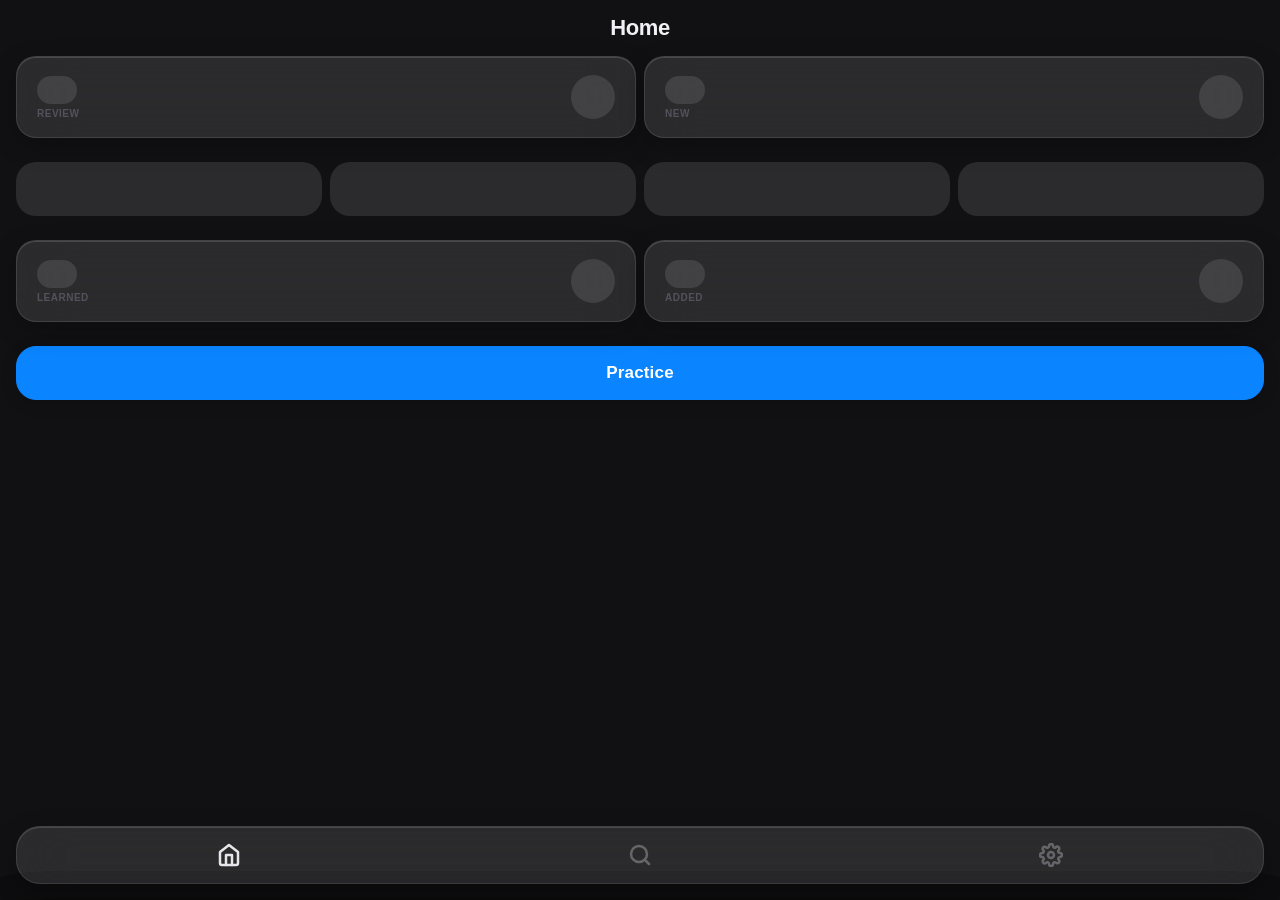
==== commit 317b84f3: "feat: add skeleton loading state for progress legend" ====
--- a/static/index.html
+++ b/static/index.html
@@ -29,231 +29,15 @@
     <link rel="stylesheet" href="/static/css/utilities/utils.css" />
   </head>
   <body>
-    <!-- SVG Sprite: Icons -->
-    <svg style="display: none">
-      <!-- Nav/Core -->
-      <symbol
-        id="icon-home"
-        viewBox="0 0 24 24"
-        fill="none"
-        stroke="currentColor"
-        stroke-linecap="round"
-        stroke-linejoin="round"
-      >
-        <path d="M3 9l9-7 9 7v11a2 2 0 0 1-2 2H5a2 2 0 0 1-2-2z"></path>
-        <polyline points="9 22 9 12 15 12 15 22"></polyline>
-      </symbol>
-      <symbol
-        id="icon-add-sq"
-        viewBox="0 0 24 24"
-        fill="none"
-        stroke="currentColor"
-        stroke-linecap="round"
-        stroke-linejoin="round"
-      >
-        <rect x="3" y="3" width="18" height="18" rx="2" ry="2"></rect>
-        <line x1="12" y1="8" x2="12" y2="16"></line>
-        <line x1="8" y1="12" x2="16" y2="12"></line>
-      </symbol>
-      <symbol
-        id="icon-search"
-        viewBox="0 0 24 24"
-        fill="none"
-        stroke="currentColor"
-        stroke-linecap="round"
-        stroke-linejoin="round"
-      >
-        <circle cx="11" cy="11" r="8"></circle>
-        <line x1="21" y1="21" x2="16.65" y2="16.65"></line>
-      </symbol>
-      <symbol
-        id="icon-settings"
-        viewBox="0 0 24 24"
-        fill="none"
-        stroke="currentColor"
-        stroke-linecap="round"
-        stroke-linejoin="round"
-      >
-        <circle cx="12" cy="12" r="3"></circle>
-        <path
-          d="M19.4 15a1.65 1.65 0 0 0 .33 1.82l.06.06a2 2 0 0 1 0 2.83 2 2 0 0 1-2.83 0l-.06-.06a1.65 1.65 0 0 0-1.82-.33 1.65 1.65 0 0 0-1 1.51V21a2 2 0 0 1-2 2 2 2 0 0 1-2-2v-.09A1.65 1.65 0 0 0 9 19.4a1.65 1.65 0 0 0-1.82.33l-.06.06a2 2 0 0 1-2.83 0 2 2 0 0 1 0-2.83l.06-.06a1.65 1.65 0 0 0 .33-1.82 1.65 1.65 0 0 0-1.51-1H3a2 2 0 0 1-2-2 2 2 0 0 1 2-2h.09A1.65 1.65 0 0 0 4.6 9a1.65 1.65 0 0 0-.33-1.82l-.06-.06a2 2 0 0 1 0-2.83 2 2 0 0 1 2.83 0l.06.06a1.65 1.65 0 0 0 1.82.33H9a1.65 1.65 0 0 0 1-1.51V3a2 2 0 0 1 2-2 2 2 0 0 1 2 2v.09a1.65 1.65 0 0 0 1 1.51 1.65 1.65 0 0 0 1.82-.33l.06-.06a2 2 0 0 1 2.83 0 2 2 0 0 1 0 2.83l-.06.06a1.65 1.65 0 0 0-.33 1.82V9a1.65 1.65 0 0 0 1.51 1H21a2 2 0 0 1 2 2 2 2 0 0 1-2 2h-.09a1.65 1.65 0 0 0-1.51 1z"
-        ></path>
-      </symbol>
-      <!-- Stats / Status -->
-      <symbol
-        id="icon-review"
-        viewBox="0 0 24 24"
-        fill="none"
-        stroke="currentColor"
-        stroke-linecap="round"
-        stroke-linejoin="round"
-      >
-        <circle cx="12" cy="12" r="10" />
-        <polyline points="12 6 12 12 16 14" />
-      </symbol>
-      <symbol
-        id="icon-new"
-        viewBox="0 0 24 24"
-        fill="none"
-        stroke="currentColor"
-        stroke-linecap="round"
-        stroke-linejoin="round"
-      >
-        <polygon points="13 2 3 14 12 14 11 22 21 10 12 10 13 2" />
-      </symbol>
-      <symbol
-        id="icon-learned"
-        viewBox="0 0 24 24"
-        fill="none"
-        stroke="currentColor"
-        stroke-linecap="round"
-        stroke-linejoin="round"
-      >
-        <polyline points="20 6 9 17 4 12" />
-      </symbol>
-      <symbol
-        id="icon-add"
-        viewBox="0 0 24 24"
-        fill="none"
-        stroke="currentColor"
-        stroke-linecap="round"
-        stroke-linejoin="round"
-      >
-        <line x1="12" y1="5" x2="12" y2="19" />
-        <line x1="5" y1="12" x2="19" y2="12" />
-      </symbol>
-      <!-- Practice -->
-      <symbol
-        id="icon-close"
-        viewBox="0 0 24 24"
-        fill="none"
-        stroke="currentColor"
-        stroke-linecap="round"
-        stroke-linejoin="round"
-      >
-        <line x1="18" y1="6" x2="6" y2="18" />
-        <line x1="6" y1="6" x2="18" y2="18" />
-      </symbol>
-      <symbol
-        id="icon-undo"
-        viewBox="0 0 24 24"
-        fill="none"
-        stroke="currentColor"
-        stroke-linecap="round"
-        stroke-linejoin="round"
-      >
-        <polyline points="1 4 1 10 7 10" />
-        <path d="M3.51 15a9 9 0 1 0 .49-4.95" />
-      </symbol>
-      <symbol
-        id="icon-audio"
-        viewBox="0 0 24 24"
-        fill="none"
-        stroke="currentColor"
-        stroke-linecap="round"
-        stroke-linejoin="round"
-      >
-        <polygon points="11 5 6 9 2 9 2 15 6 15 11 19 11 5" />
-        <path d="M19.07 4.93a10 10 0 0 1 0 14.14" />
-        <path d="M15.54 8.46a5 5 0 0 1 0 7.07" />
-      </symbol>
-      <!-- Settings Details -->
-      <symbol
-        id="icon-globe"
-        viewBox="0 0 24 24"
-        fill="none"
-        stroke="currentColor"
-        stroke-linecap="round"
-        stroke-linejoin="round"
-      >
-        <circle cx="12" cy="12" r="10"></circle>
-        <line x1="2" y1="12" x2="22" y2="12"></line>
-        <path
-          d="M12 2a15.3 15.3 0 0 1 4 10 15.3 15.3 0 0 1-4 10 15.3 15.3 0 0 1-4-10 15.3 15.3 0 0 1 4-10z"
-        ></path>
-      </symbol>
-      <symbol
-        id="icon-play"
-        viewBox="0 0 24 24"
-        fill="none"
-        stroke="currentColor"
-        stroke-linecap="round"
-        stroke-linejoin="round"
-      >
-        <polygon points="5 3 19 12 5 21 5 3"></polygon>
-      </symbol>
-      <symbol
-        id="icon-bell"
-        viewBox="0 0 24 24"
-        fill="none"
-        stroke="currentColor"
-        stroke-linecap="round"
-        stroke-linejoin="round"
-      >
-        <path d="M18 8A6 6 0 0 0 6 8c0 7-3 9-3 9h18s-3-2-3-9"></path>
-        <path d="M13.73 21a2 2 0 0 1-3.46 0"></path>
-      </symbol>
-      <symbol
-        id="icon-moon"
-        viewBox="0 0 24 24"
-        fill="none"
-        stroke="currentColor"
-        stroke-linecap="round"
-        stroke-linejoin="round"
-      >
-        <path d="M21 12.79A9 9 0 1 1 11.21 3 7 7 0 0 0 21 12.79z"></path>
-      </symbol>
-      <symbol
-        id="icon-export"
-        viewBox="0 0 24 24"
-        fill="none"
-        stroke="currentColor"
-        stroke-linecap="round"
-        stroke-linejoin="round"
-      >
-        <path d="M21 15v4a2 2 0 0 1-2 2H5a2 2 0 0 1-2-2v-4" />
-        <polyline points="7 10 12 15 17 10" />
-        <line x1="12" y1="15" x2="12" y2="3" />
-      </symbol>
-      <symbol
-        id="icon-key"
-        viewBox="0 0 24 24"
-        fill="none"
-        stroke="currentColor"
-        stroke-linecap="round"
-        stroke-linejoin="round"
-      >
-        <path
-          d="M21 2l-2 2m-7.61 7.61a5.5 5.5 0 1 1-7.778 7.778 5.5 5.5 0 0 1 7.777-7.777zm0 0L15.5 7.5m0 0l3 3L22 7l-3-3y-2.5z"
-        ></path>
-      </symbol>
-      <symbol
-        id="icon-trash"
-        viewBox="0 0 24 24"
-        fill="none"
-        stroke="currentColor"
-        stroke-linecap="round"
-        stroke-linejoin="round"
-      >
-        <polyline points="3 6 5 6 21 6"></polyline>
-        <path d="M19 6l-1 14H6L5 6"></path>
-        <path d="M10 11v6"></path>
-        <path d="M14 11v6"></path>
-        <path d="M9 6V4h6v2"></path>
-      </symbol>
-      <symbol
-        id="icon-upload"
-        viewBox="0 0 24 24"
-        fill="none"
-        stroke="currentColor"
-        stroke-linecap="round"
-        stroke-linejoin="round"
-      >
-        <path d="M21 15v4a2 2 0 0 1-2 2H5a2 2 0 0 1-2-2v-4" />
-        <polyline points="17 8 12 3 7 8" />
-        <line x1="12" y1="3" x2="12" y2="15" />
-      </symbol>
-    </svg>
+    <!-- SVG Sprite: Icons (loaded via fetch) -->
+    <div id="svg-container" style="display: none"></div>
+    <script>
+      fetch("/static/assets/icons/sprite.svg")
+        .then((response) => response.text())
+        .then((data) => {
+          document.getElementById("svg-container").innerHTML = data;
+        });
+    </script>
 
     <div id="toast" class="toast"></div>
 
@@ -289,8 +73,13 @@
       </div>
 
       <div>
-        <div class="skeleton skeleton-bar-h30"></div>
-        <div class="progress-legend">
+        <div class="progress-legend progress-legend-sk">
+          <div class="skeleton skeleton-legend-card"></div>
+          <div class="skeleton skeleton-legend-card"></div>
+          <div class="skeleton skeleton-legend-card"></div>
+          <div class="skeleton skeleton-legend-card"></div>
+        </div>
+        <div class="progress-legend progress-legend-real">
           <div class="progress-legend-item" onclick="showQueue()">
             <b class="progress-legend-num text-new" id="count-new">0</b>
             <span class="progress-legend-lbl">QUEUE</span>
@@ -531,7 +320,7 @@
         type="file"
         id="csv-input"
         accept=".csv"
-        style="display: none"
+        class="u-hidden"
         onchange="handleFileUpload(this)"
       />
     </div>
@@ -545,7 +334,7 @@
     <div id="api-sheet" class="edit-sheet">
       <div class="edit-sheet-title"></div>
       <div class="sheet-text">Use this token to connect external apps.</div>
-      <div class="card settings-group card-sm u-mb24">
+      <div class="u-mb24">
         <div id="api-token-display" class="token-box">—</div>
       </div>
       <button class="btn" onclick="copyToken()">Copy Token</button>
@@ -600,40 +389,38 @@
 
     <!-- Edit Sheet -->
     <div id="edit-overlay" class="edit-overlay" onclick="closeEdit()"></div>
-    <div id="edit-sheet" class="edit-sheet" style="padding-bottom: 80px">
+    <div id="edit-sheet" class="edit-sheet sheet-edit-word">
       <div class="edit-sheet-title">Edit Word</div>
-      <div class="card settings-group">
-        <div class="add-form">
-          <input
-            type="text"
-            id="edit-word"
-            class="form-input"
-            placeholder="Word"
-          />
-          <input
-            type="text"
-            id="edit-translation"
-            class="form-input"
-            placeholder="Translate"
-          />
-          <input
-            type="text"
-            id="edit-example"
-            class="form-input"
-            placeholder="Example"
-          />
-          <div
-            id="edit-level-trigger"
-            class="form-input picker-trigger"
-            onclick="openPicker('level', 'edit')"
+      <div class="add-form">
+        <input
+          type="text"
+          id="edit-word"
+          class="form-input"
+          placeholder="Word"
+        />
+        <input
+          type="text"
+          id="edit-translation"
+          class="form-input"
+          placeholder="Translate"
+        />
+        <input
+          type="text"
+          id="edit-example"
+          class="form-input"
+          placeholder="Example"
+        />
+        <div
+          id="edit-level-trigger"
+          class="form-input picker-trigger"
+          onclick="openPicker('level', 'edit')"
+        >
+          <span id="edit-level-display" class="picker-trigger-placeholder"
+            >Level</span
           >
-            <span id="edit-level-display" class="picker-trigger-placeholder"
-              >Level</span
-            >
-            <span class="picker-trigger-arrow">›</span>
-          </div>
-          <input type="hidden" id="edit-level" value="" />
-        </div>
+          <span class="picker-trigger-arrow">›</span>
+        </div>
+        <input type="hidden" id="edit-level" value="" />
       </div>
       <div class="settings-row-split u-mt24">
         <button class="btn btn-secondary" onclick="closeEdit()">Cancel</button>
--- a/static/css/layouts/overlays.css
+++ b/static/css/layouts/overlays.css
@@ -66,6 +66,10 @@
   transform: translateY(0);
 }
 
+.sheet-edit-word {
+  padding-bottom: 80px;
+}
+
 /* ── Picker ── */
 .picker-trigger {
   display: flex;
--- a/static/css/components/practice.css
+++ b/static/css/components/practice.css
@@ -67,6 +67,8 @@
   transition: transform 0.4s cubic-bezier(0.175, 0.885, 0.32, 1.1);
   cursor: pointer;
   touch-action: none;
+  -webkit-user-select: none;
+  user-select: none;
 }
 
 /* Glass effect via ::before to avoid breaking preserve-3d */
--- a/static/css/components/lists.css
+++ b/static/css/components/lists.css
@@ -40,6 +40,7 @@
   margin-bottom: var(--space-md);
   cursor: pointer;
 }
+
 .settings-row-split {
   display: flex;
   gap: 8px;
--- a/static/css/components/forms.css
+++ b/static/css/components/forms.css
@@ -33,6 +33,10 @@
   color: var(--hint);
 }
 
+.u-hidden {
+  display: none !important;
+}
+
 #file-input {
   display: none;
 }
--- a/static/css/core/animations.css
+++ b/static/css/core/animations.css
@@ -40,19 +40,25 @@
   border-radius: var(--radius-pill);
 }
 
-.skeleton-bar-h30 {
+.skeleton-legend-card {
   width: 100%;
-  height: 30px;
-  border-radius: var(--radius-sm);
+  height: 54px;
 }
 
 /* Hide real content when loading */
 .loading .stat-val,
 .loading .stat-pill-icon,
-.loading .progress-legend {
+.loading .progress-legend-real {
   display: none;
 }
 
-.not-loading .skeleton {
+.not-loading .skeleton,
+.not-loading .progress-legend-sk {
   display: none;
 }
+
+/* Block all interactive elements during initial data fetch */
+body.app-loading button,
+body.app-loading [onclick] {
+  pointer-events: none;
+}
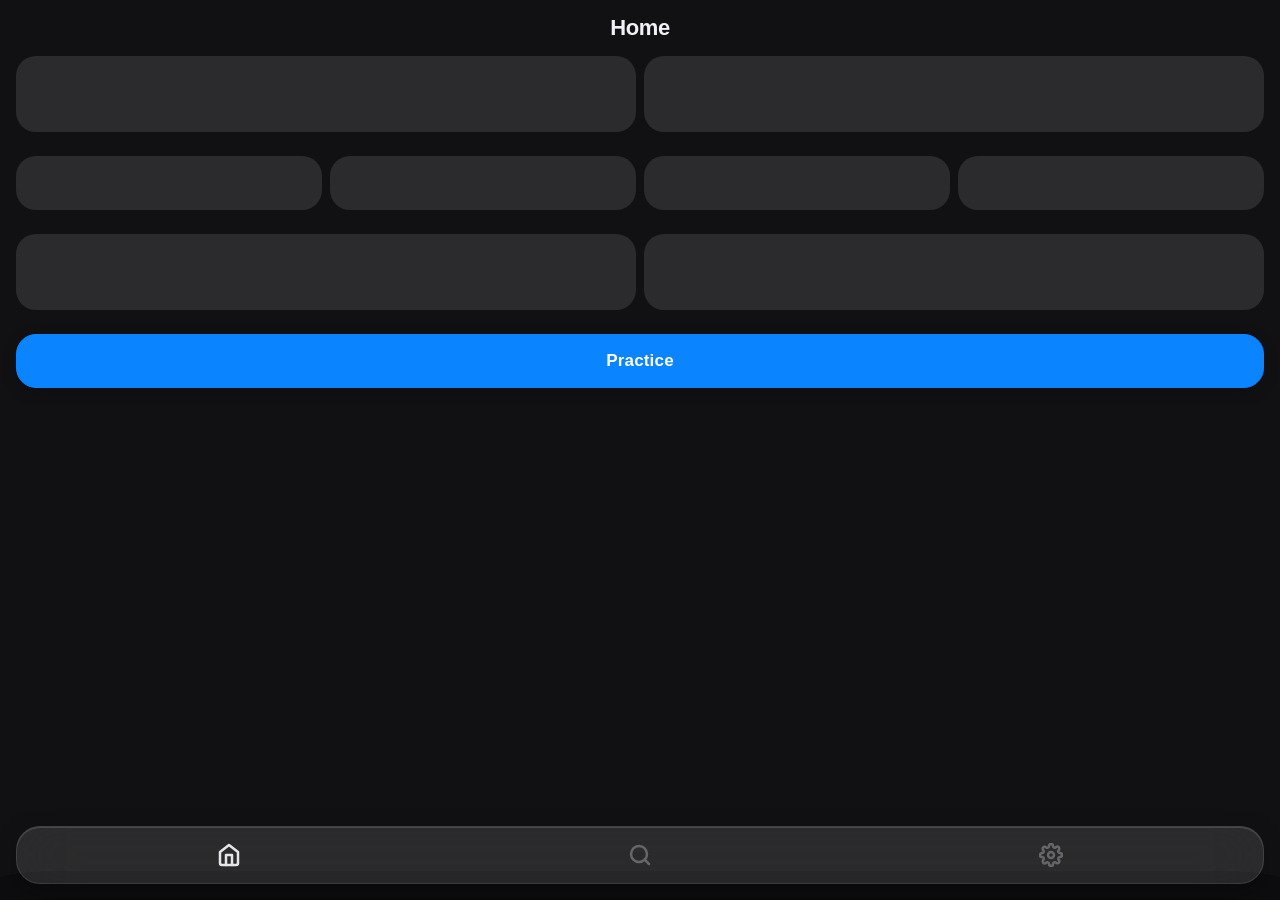
==== commit 63f7c231: "feat: replace inline skeleton loaders with global skeleton" ====
--- a/static/index.html
+++ b/static/index.html
@@ -48,24 +48,22 @@
       </div>
 
       <div class="stats-grid">
+        <div class="skeleton skeleton-pill"></div>
+        <div class="skeleton skeleton-pill"></div>
         <div class="stat-pill">
           <div class="stat-pill-left">
-            <div class="skeleton skeleton-val"></div>
             <div class="stat-val" id="stat-due">0</div>
             <div class="stat-pill-label">REVIEW</div>
           </div>
-          <div class="skeleton skeleton-val skeleton-icon"></div>
           <div class="stat-pill-icon stat-pill-icon-review">
             <svg class="u-svg-md"><use href="#icon-review"></use></svg>
           </div>
         </div>
         <div class="stat-pill">
           <div class="stat-pill-left">
-            <div class="skeleton skeleton-val"></div>
             <div class="stat-val" id="stat-new">0</div>
             <div class="stat-pill-label">NEW</div>
           </div>
-          <div class="skeleton skeleton-val skeleton-icon"></div>
           <div class="stat-pill-icon stat-pill-icon-new">
             <svg class="u-svg-md"><use href="#icon-new"></use></svg>
           </div>
@@ -104,24 +102,22 @@
       </div>
 
       <div class="stats-grid">
+        <div class="skeleton skeleton-pill"></div>
+        <div class="skeleton skeleton-pill"></div>
         <div class="stat-pill" onclick="showTodayLearned()">
           <div class="stat-pill-left">
-            <div class="skeleton skeleton-val"></div>
             <div class="stat-val" id="stat-today-reviewed">0</div>
             <div class="stat-pill-label">LEARNED</div>
           </div>
-          <div class="skeleton skeleton-val skeleton-icon"></div>
           <div class="stat-pill-icon stat-pill-icon-learned">
             <svg class="u-svg-md"><use href="#icon-learned"></use></svg>
           </div>
         </div>
         <div class="stat-pill" onclick="showTodayAdded()">
           <div class="stat-pill-left">
-            <div class="skeleton skeleton-val"></div>
             <div class="stat-val" id="stat-today-added">0</div>
             <div class="stat-pill-label">ADDED</div>
           </div>
-          <div class="skeleton skeleton-val skeleton-icon"></div>
           <div class="stat-pill-icon stat-pill-icon-added">
             <svg class="u-svg-md"><use href="#icon-add"></use></svg>
           </div>
--- a/static/css/core/animations.css
+++ b/static/css/core/animations.css
@@ -45,9 +45,13 @@
   height: 54px;
 }
 
+.skeleton-pill {
+  width: 100%;
+  height: 76px;
+}
+
 /* Hide real content when loading */
-.loading .stat-val,
-.loading .stat-pill-icon,
+.loading .stat-pill,
 .loading .progress-legend-real {
   display: none;
 }
@@ -57,8 +61,7 @@
   display: none;
 }
 
-/* Block all interactive elements during initial data fetch */
-body.app-loading button,
-body.app-loading [onclick] {
+/* Block all interactions during data fetch */
+body.app-loading {
   pointer-events: none;
 }
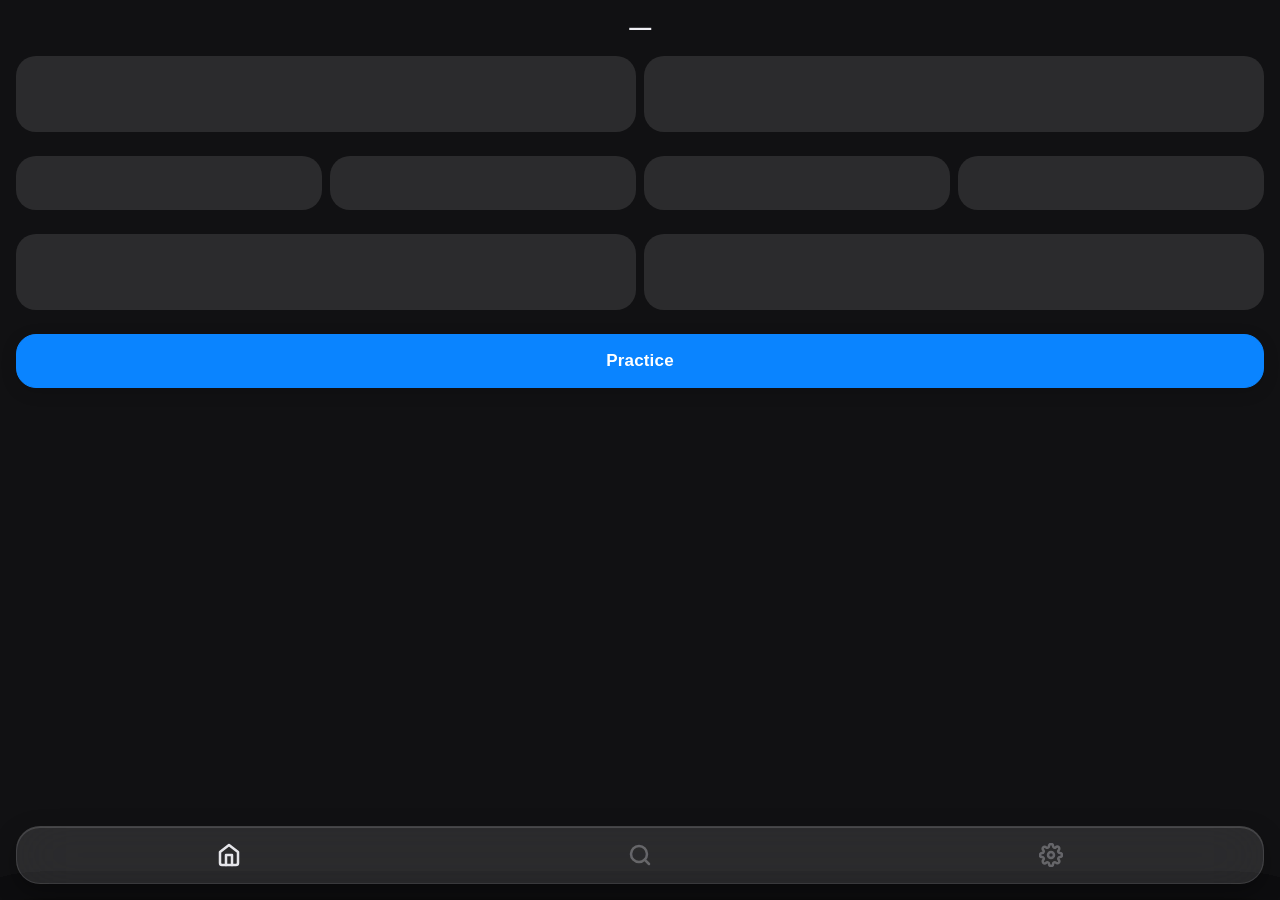
==== commit 21bc612d: "feat: add language switcher to header" ====
--- a/static/index.html
+++ b/static/index.html
@@ -28,7 +28,7 @@
     <link rel="stylesheet" href="/static/css/core/animations.css" />
     <link rel="stylesheet" href="/static/css/utilities/utils.css" />
   </head>
-  <body>
+  <body class="app-loading">
     <!-- SVG Sprite: Icons (loaded via fetch) -->
     <div id="svg-container" style="display: none"></div>
     <script>
@@ -44,7 +44,13 @@
     <!-- Screen: Home -->
     <div id="screen-home" class="screen active loading">
       <div class="header">
-        <div class="header-title">Home</div>
+        <div
+          class="header-title header-lang-btn"
+          id="header-lang"
+          onclick="cycleLanguage()"
+        >
+          —
+        </div>
       </div>
 
       <div class="stats-grid">
--- a/static/css/layouts/screens.css
+++ b/static/css/layouts/screens.css
@@ -16,7 +16,16 @@
   overflow: hidden;
 }
 
-/* ── Header ── */
+.header-lang-btn {
+  cursor: pointer;
+  -webkit-tap-highlight-color: transparent;
+  transition: opacity var(--transition);
+}
+
+.header-lang-btn:active {
+  opacity: 0.5;
+}
+
 .header {
   padding: calc(env(safe-area-inset-top) + 12px) 16px 12px;
   display: flex;
